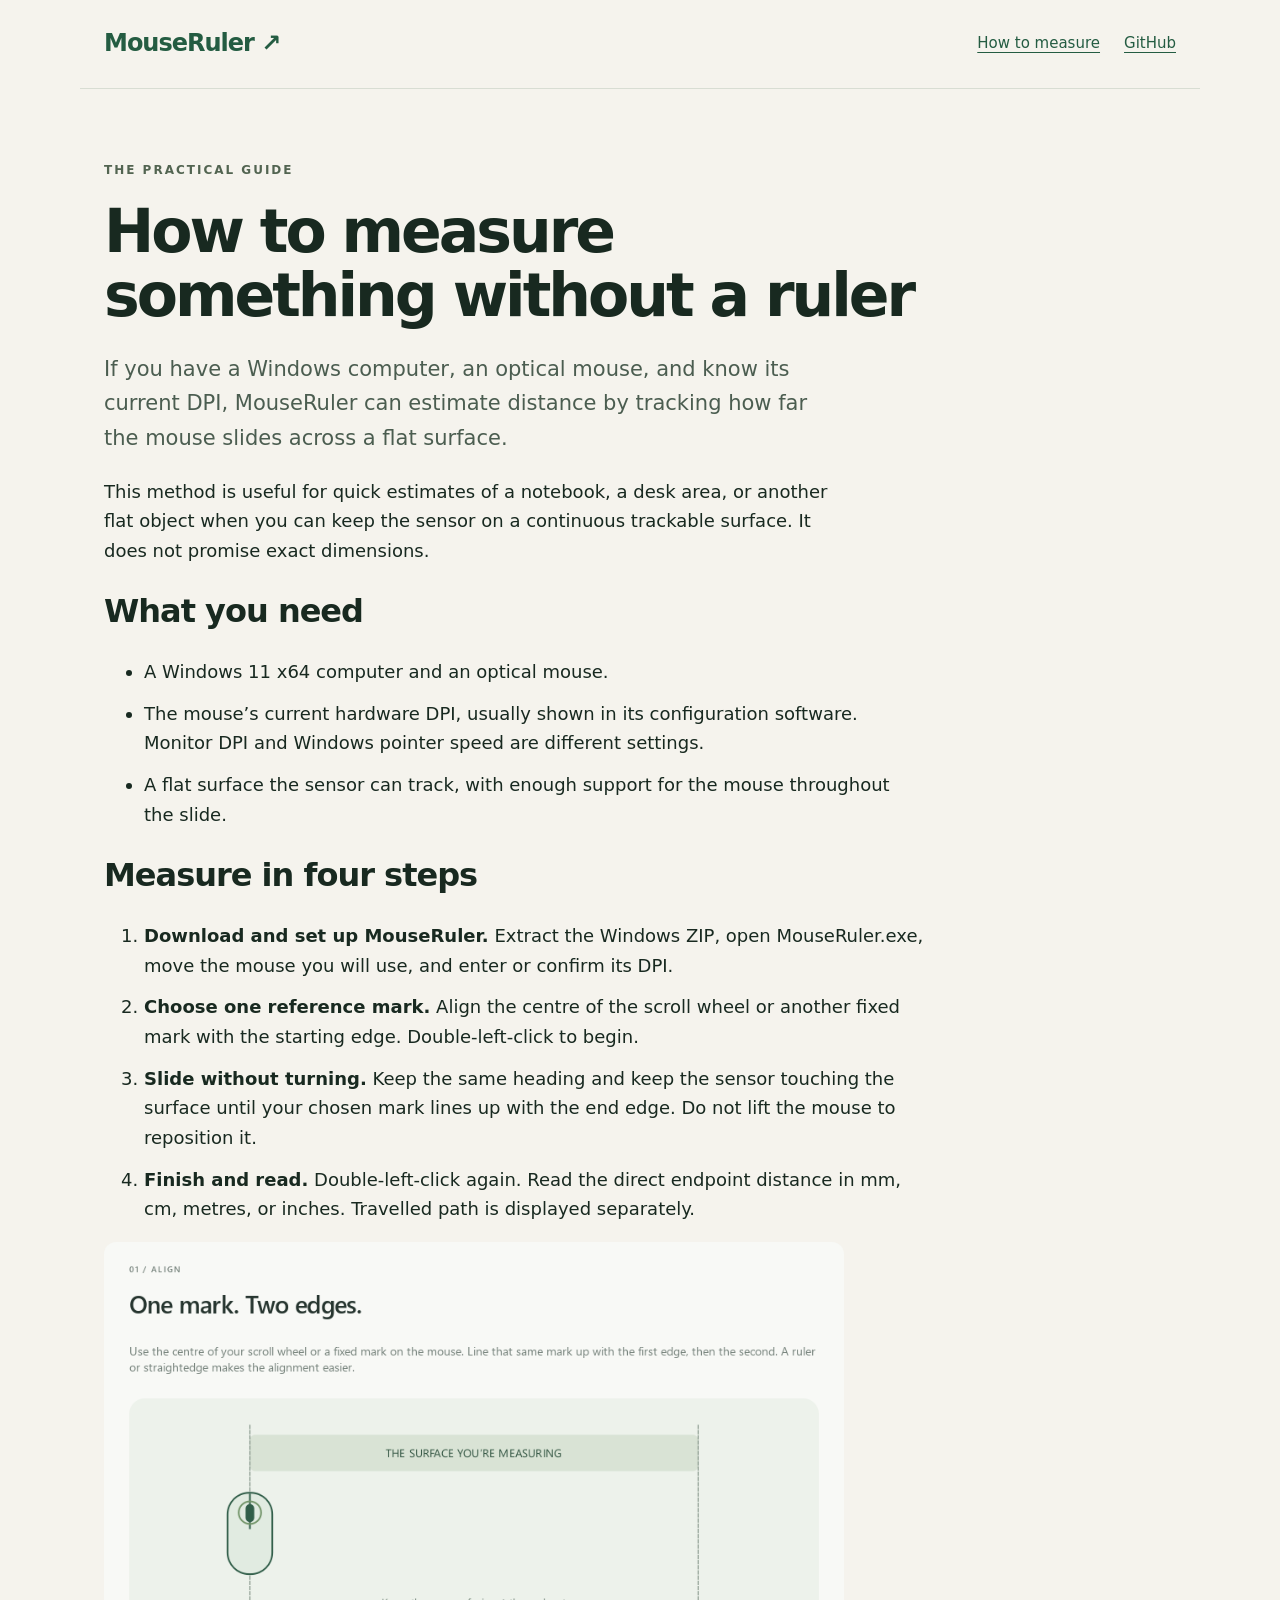
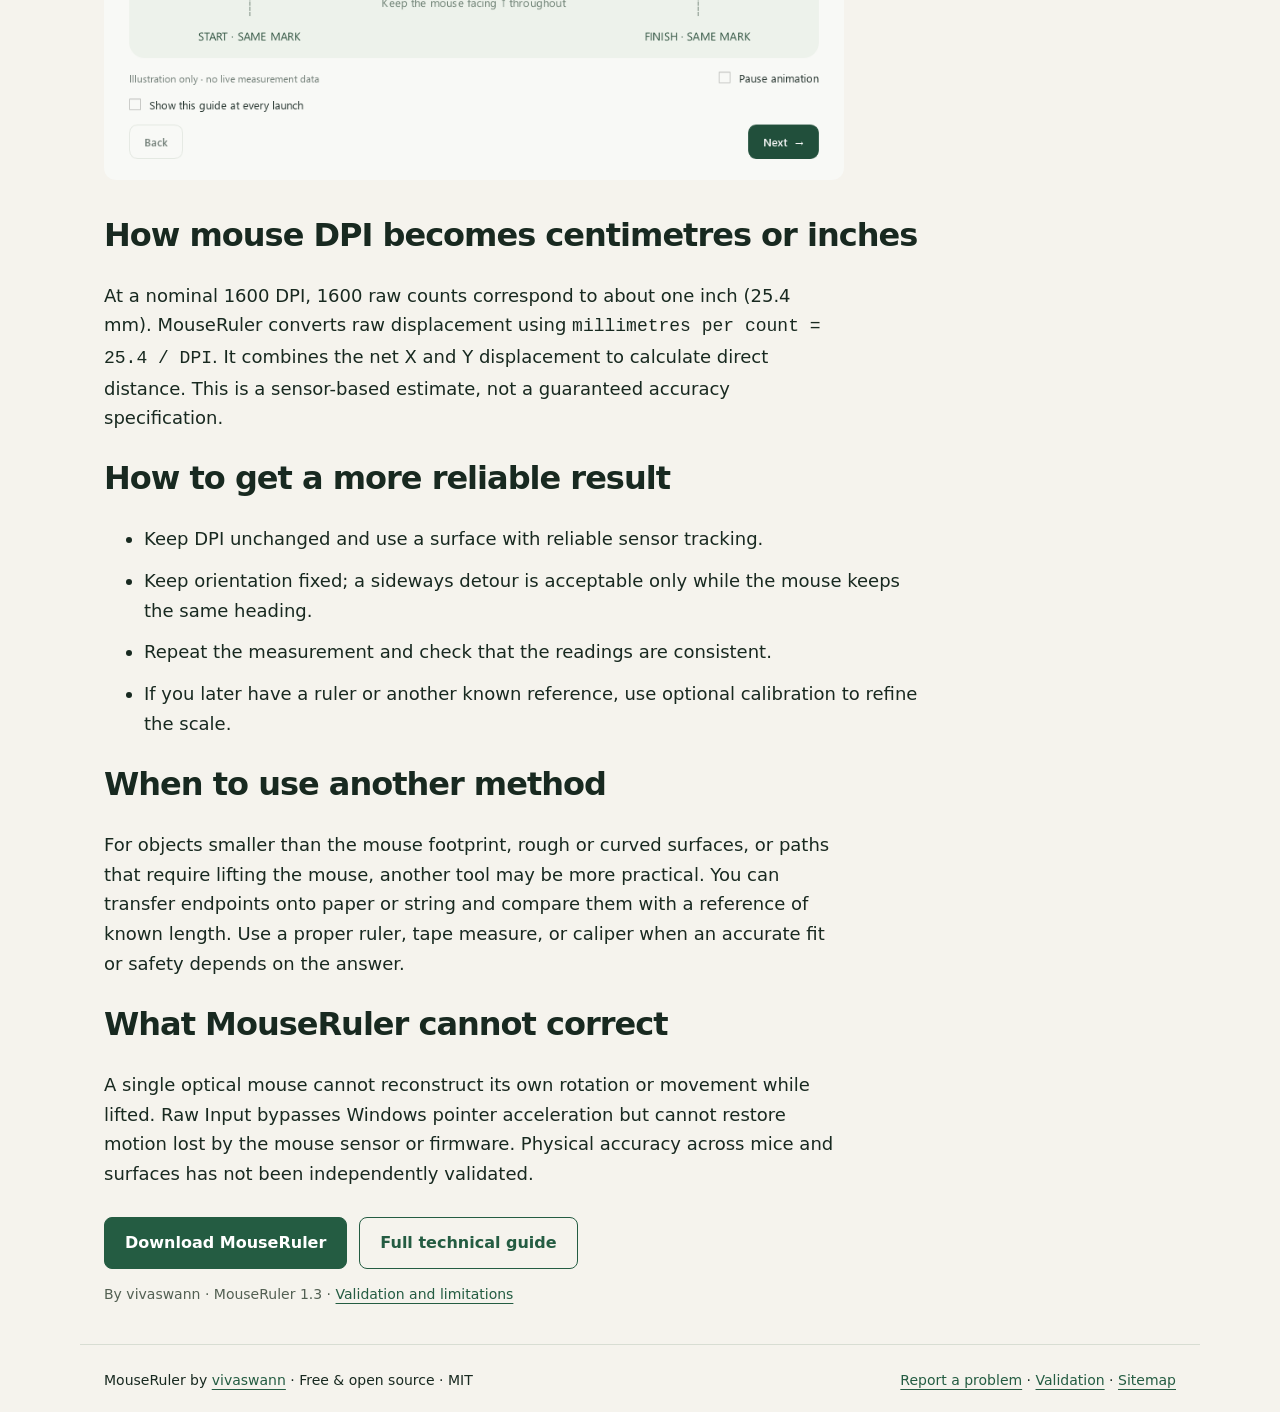
==== docs/how-to-measure-without-a-ruler.html @ c520cb86 "Publish searchable MouseRuler website and practical measurement guide" ====
<!doctype html>
<html lang="en"><head><meta charset="utf-8"><meta name="viewport" content="width=device-width, initial-scale=1">
<title>How to Measure Without a Ruler With an Optical Mouse | MouseRuler</title><meta name="description" content="A practical guide to estimating real-world lengths with a mouse and MouseRuler on Windows: DPI setup, alignment, calibration, and measurement limits.">
<meta name="robots" content="index,follow,max-image-preview:large"><link rel="canonical" href="https://vivaswann.github.io/MouseRuler/how-to-measure-without-a-ruler.html">
<meta name="theme-color" content="#245c42"><meta property="og:type" content="website"><meta property="og:site_name" content="MouseRuler">
<meta property="og:title" content="How to Measure Without a Ruler With an Optical Mouse | MouseRuler"><meta property="og:description" content="A practical guide to estimating real-world lengths with a mouse and MouseRuler on Windows: DPI setup, alignment, calibration, and measurement limits."><meta property="og:url" content="https://vivaswann.github.io/MouseRuler/how-to-measure-without-a-ruler.html">
<meta property="og:image" content="https://vivaswann.github.io/MouseRuler/guide-1.png"><meta property="og:image:alt" content="Align the same mouse mark at both ends of an object">
<meta name="twitter:card" content="summary_large_image"><meta name="twitter:title" content="How to Measure Without a Ruler With an Optical Mouse | MouseRuler"><meta name="twitter:description" content="A practical guide to estimating real-world lengths with a mouse and MouseRuler on Windows: DPI setup, alignment, calibration, and measurement limits."><meta name="twitter:image" content="https://vivaswann.github.io/MouseRuler/guide-1.png">
<link rel="stylesheet" href="site.css"><script type="application/ld+json">{"@context": "https://schema.org", "@type": "Article", "headline": "How to measure something without a ruler", "description": "Estimate physical distances with an optical mouse, known DPI and MouseRuler on Windows.", "author": {"@type": "Person", "name": "vivaswann", "url": "https://github.com/vivaswann"}, "mainEntityOfPage": "https://vivaswann.github.io/MouseRuler/how-to-measure-without-a-ruler.html"}</script></head>
<body><a class="skip" href="#main">Skip to content</a><header><a class="brand" href="https://vivaswann.github.io/MouseRuler/">MouseRuler<span aria-hidden="true"> ↗</span></a><nav aria-label="Main navigation"><a href="how-to-measure-without-a-ruler.html">How to measure</a><a href="https://github.com/vivaswann/MouseRuler">GitHub</a></nav></header>
<main id="main"><article class="article"><p class="eyebrow">The practical guide</p><h1>How to measure something without a ruler</h1><p class="lead">If you have a Windows computer, an optical mouse, and know its current DPI, MouseRuler can estimate distance by tracking how far the mouse slides across a flat surface.</p><p>This method is useful for quick estimates of a notebook, a desk area, or another flat object when you can keep the sensor on a continuous trackable surface. It does not promise exact dimensions.</p><h2>What you need</h2><ul><li>A Windows 11 x64 computer and an optical mouse.</li><li>The mouse’s current hardware DPI, usually shown in its configuration software. Monitor DPI and Windows pointer speed are different settings.</li><li>A flat surface the sensor can track, with enough support for the mouse throughout the slide.</li></ul><h2>Measure in four steps</h2><ol><li><strong>Download and set up MouseRuler.</strong> Extract the Windows ZIP, open MouseRuler.exe, move the mouse you will use, and enter or confirm its DPI.</li><li><strong>Choose one reference mark.</strong> Align the centre of the scroll wheel or another fixed mark with the starting edge. Double-left-click to begin.</li><li><strong>Slide without turning.</strong> Keep the same heading and keep the sensor touching the surface until your chosen mark lines up with the end edge. Do not lift the mouse to reposition it.</li><li><strong>Finish and read.</strong> Double-left-click again. Read the direct endpoint distance in mm, cm, metres, or inches. Travelled path is displayed separately.</li></ol><img src="guide-1.png" alt="Use the same mouse mark at the start and end while maintaining a fixed heading" width="740" style="max-width:100%;height:auto;border-radius:12px"><h2>How mouse DPI becomes centimetres or inches</h2><p>At a nominal 1600 DPI, 1600 raw counts correspond to about one inch (25.4 mm). MouseRuler converts raw displacement using <code>millimetres per count = 25.4 / DPI</code>. It combines the net X and Y displacement to calculate direct distance. This is a sensor-based estimate, not a guaranteed accuracy specification.</p><h2>How to get a more reliable result</h2><ul><li>Keep DPI unchanged and use a surface with reliable sensor tracking.</li><li>Keep orientation fixed; a sideways detour is acceptable only while the mouse keeps the same heading.</li><li>Repeat the measurement and check that the readings are consistent.</li><li>If you later have a ruler or another known reference, use optional calibration to refine the scale.</li></ul><h2>When to use another method</h2><p>For objects smaller than the mouse footprint, rough or curved surfaces, or paths that require lifting the mouse, another tool may be more practical. You can transfer endpoints onto paper or string and compare them with a reference of known length. Use a proper ruler, tape measure, or caliper when an accurate fit or safety depends on the answer.</p><h2>What MouseRuler cannot correct</h2><p>A single optical mouse cannot reconstruct its own rotation or movement while lifted. Raw Input bypasses Windows pointer acceleration but cannot restore motion lost by the mouse sensor or firmware. Physical accuracy across mice and surfaces has not been independently validated.</p><div class="actions"><a class="button primary" href="https://github.com/vivaswann/MouseRuler/releases/download/v1.3.0/MouseRuler-Windows-1.3.0.zip">Download MouseRuler</a><a class="button" href="https://github.com/vivaswann/MouseRuler/blob/main/docs/USAGE.md">Full technical guide</a></div><p class="small">By vivaswann · MouseRuler 1.3 · <a href="https://github.com/vivaswann/MouseRuler/blob/main/docs/VALIDATION.md">Validation and limitations</a></p></article></main><footer><span>MouseRuler by <a href="https://github.com/vivaswann">vivaswann</a> · Free &amp; open source · MIT</span><span><a href="https://github.com/vivaswann/MouseRuler/issues">Report a problem</a> · <a href="https://github.com/vivaswann/MouseRuler/blob/main/docs/VALIDATION.md">Validation</a> · <a href="sitemap.xml">Sitemap</a></span></footer></body></html>
---- docs/site.css ----
*{box-sizing:border-box}html{scroll-behavior:smooth}body{margin:0;background:#f5f3ed;color:#182920;font:18px/1.65 system-ui,sans-serif}a{color:#245c42;text-underline-offset:4px}a:focus-visible,summary:focus-visible{outline:3px solid #af6720;outline-offset:5px}header,main,footer{max-width:1120px;margin:auto;padding:24px}header{display:flex;align-items:center;justify-content:space-between;gap:24px;border-bottom:1px solid #d8ddd3}.brand{font-size:24px;font-weight:800;text-decoration:none;letter-spacing:-1px}nav{display:flex;gap:24px;font-size:15px}.hero{padding:72px 0 52px;display:grid;grid-template-columns:1.15fr 1fr;gap:48px;align-items:center}.eyebrow{text-transform:uppercase;letter-spacing:2px;font-size:12px;font-weight:750;color:#526451}h1{font-size:clamp(42px,6vw,72px);line-height:1.06;letter-spacing:-3px;margin:20px 0 24px}h2{font-size:32px;line-height:1.2;letter-spacing:-1px}h3{font-size:20px}p{max-width:730px}.lead{font-size:21px;color:#4b5d50}.actions{display:flex;flex-wrap:wrap;gap:12px;margin:28px 0 12px}.button{display:inline-block;border:1px solid #245c42;border-radius:8px;padding:12px 20px;text-decoration:none;font-weight:650;font-size:16px}.primary{background:#245c42;color:white}.small{font-size:14px;color:#536053}.diagram{padding:24px;background:#e2e9d9;border-radius:24px}.diagram svg{width:100%;height:auto}.diagram figcaption{font-size:14px;color:#364936}section{padding:36px 0;border-top:1px solid #d8ddd3}.steps{display:grid;grid-template-columns:repeat(4,1fr);gap:24px;list-style:none;padding:0;counter-reset:step}.steps li{counter-increment:step}.steps li:before{content:'0' counter(step);font:700 14px system-ui;color:#55744a}.steps p{font-size:16px}.grid{display:grid;grid-template-columns:1fr 1fr;gap:32px}.note{background:#e8e6db;border-radius:12px;padding:24px}details{padding:18px 0;border-bottom:1px solid #d8ddd3}summary{cursor:pointer;font-weight:650}details p{font-size:17px}footer{border-top:1px solid #d8ddd3;font-size:14px;display:flex;flex-wrap:wrap;gap:20px;justify-content:space-between}.article{max-width:820px;padding-top:36px}.article h1{font-size:clamp(38px,5vw,60px)}.article li{margin:12px 0}.skip{position:absolute;left:-9999px}.skip:focus{left:16px;top:12px;background:white;padding:12px;z-index:2}@media(max-width:760px){.hero{grid-template-columns:1fr;padding:40px 0;gap:24px}.steps,.grid{grid-template-columns:1fr 1fr}nav{gap:14px}.diagram{margin:0}h1{letter-spacing:-2px}}@media(max-width:450px){.steps,.grid{grid-template-columns:1fr}header,main,footer{padding:20px}nav{font-size:13px;gap:10px}}@media(prefers-reduced-motion:reduce){html{scroll-behavior:auto}}
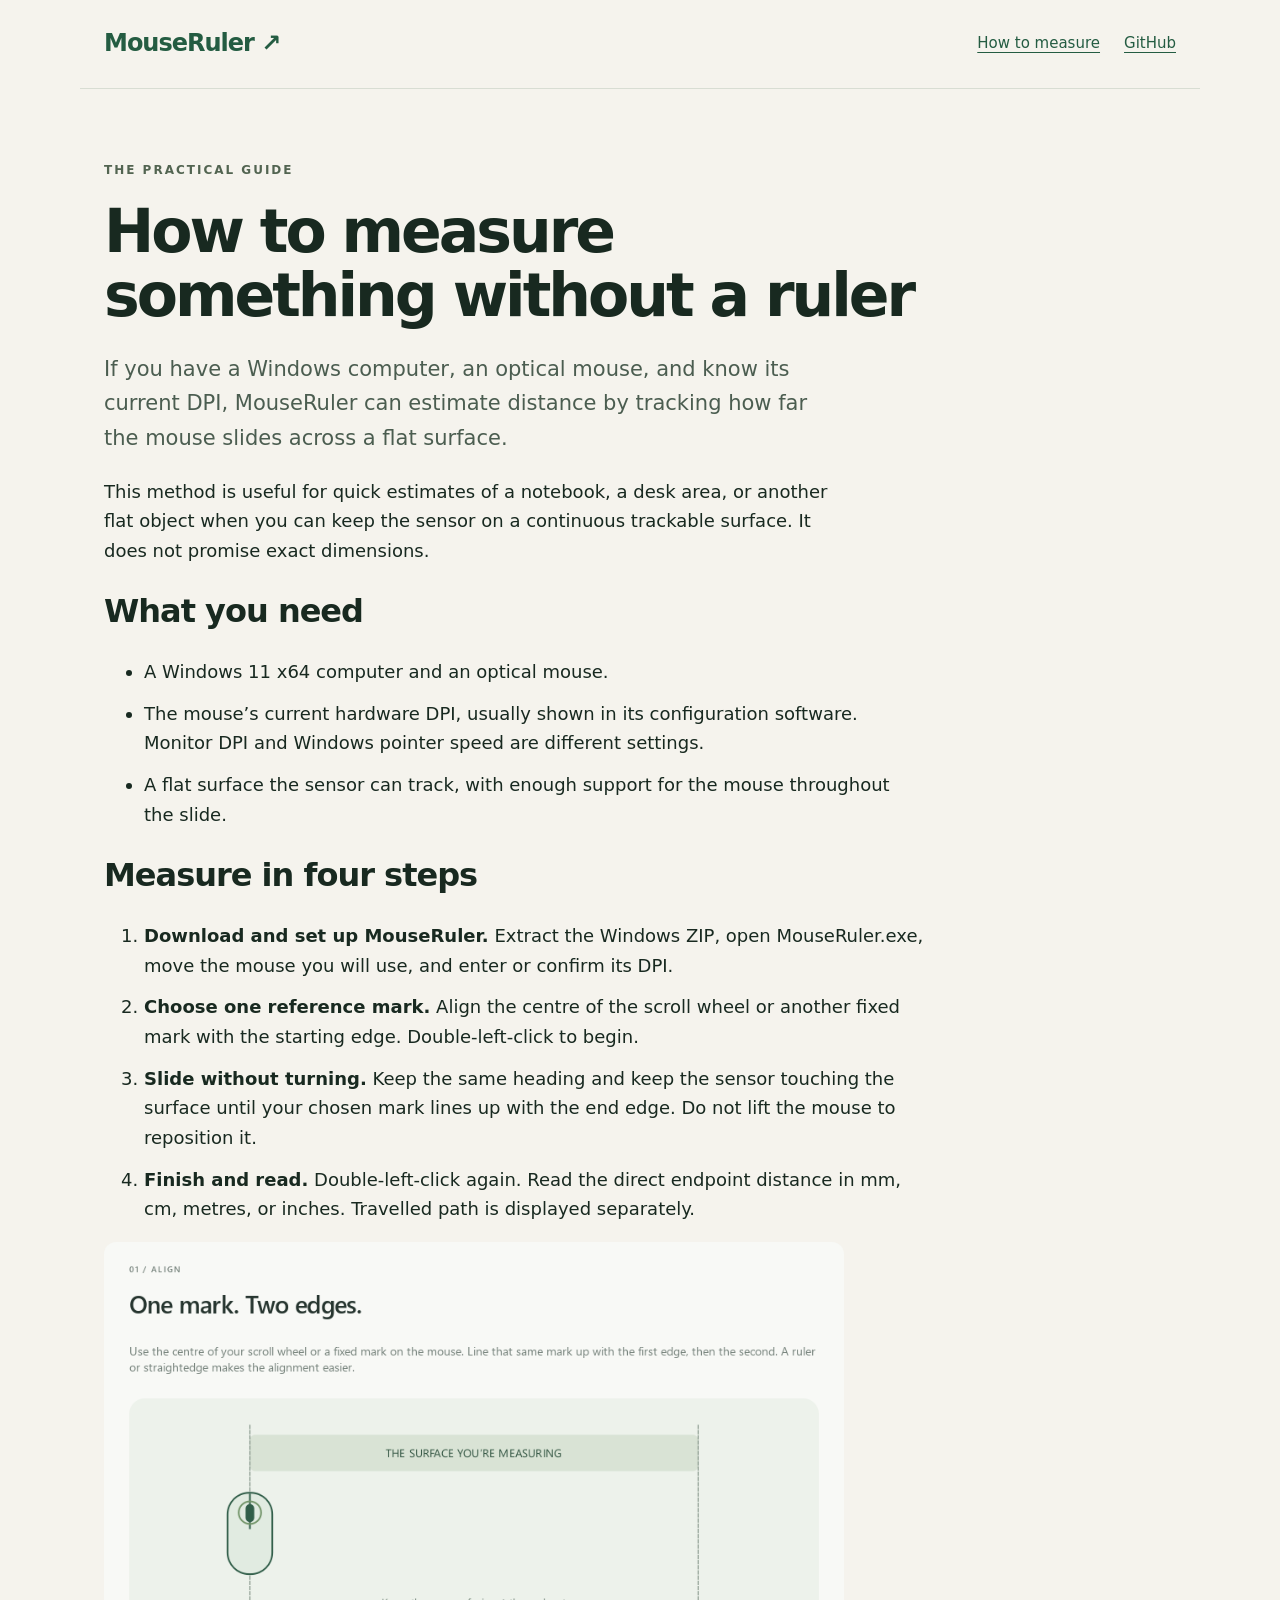
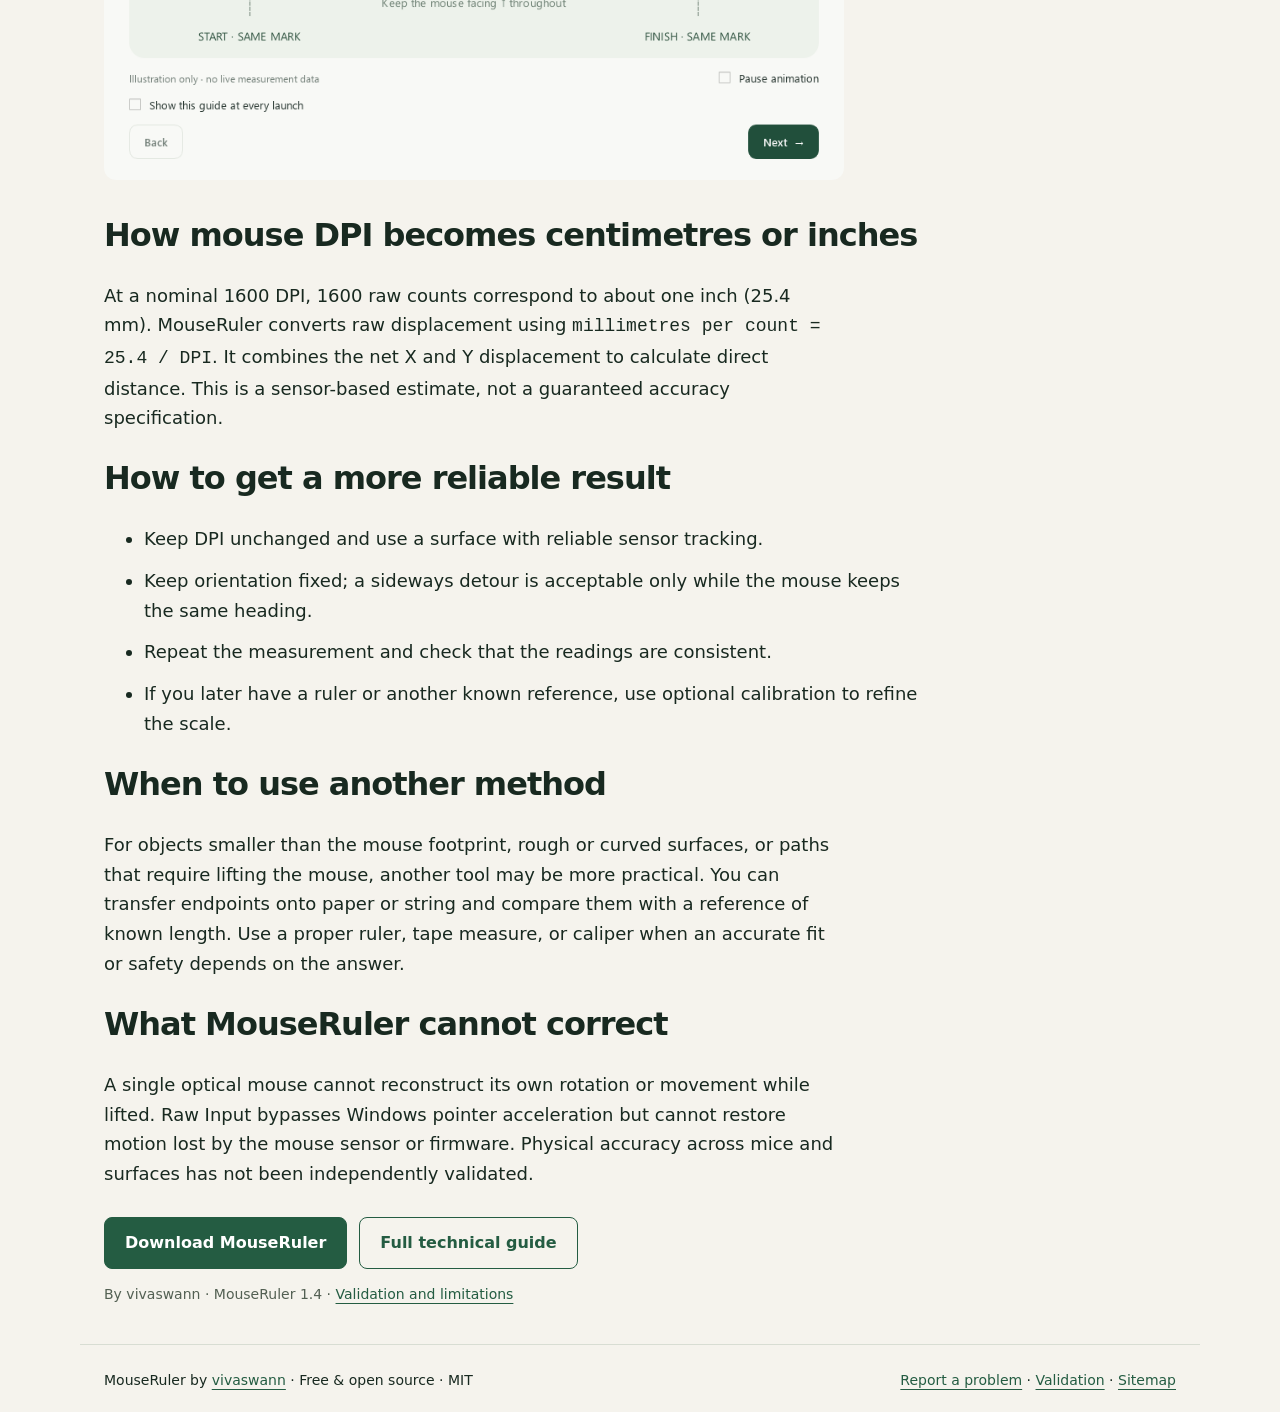
==== commit 09822402: "Release MouseRuler 1.4 with wheel measurement, animated guidance and source-backed setup" ====
--- a/docs/how-to-measure-without-a-ruler.html
+++ b/docs/how-to-measure-without-a-ruler.html
@@ -8,4 +8,4 @@
 <meta name="twitter:card" content="summary_large_image"><meta name="twitter:title" content="How to Measure Without a Ruler With an Optical Mouse | MouseRuler"><meta name="twitter:description" content="A practical guide to estimating real-world lengths with a mouse and MouseRuler on Windows: DPI setup, alignment, calibration, and measurement limits."><meta name="twitter:image" content="https://vivaswann.github.io/MouseRuler/guide-1.png">
 <link rel="stylesheet" href="site.css"><script type="application/ld+json">{"@context": "https://schema.org", "@type": "Article", "headline": "How to measure something without a ruler", "description": "Estimate physical distances with an optical mouse, known DPI and MouseRuler on Windows.", "author": {"@type": "Person", "name": "vivaswann", "url": "https://github.com/vivaswann"}, "mainEntityOfPage": "https://vivaswann.github.io/MouseRuler/how-to-measure-without-a-ruler.html"}</script></head>
 <body><a class="skip" href="#main">Skip to content</a><header><a class="brand" href="https://vivaswann.github.io/MouseRuler/">MouseRuler<span aria-hidden="true"> ↗</span></a><nav aria-label="Main navigation"><a href="how-to-measure-without-a-ruler.html">How to measure</a><a href="https://github.com/vivaswann/MouseRuler">GitHub</a></nav></header>
-<main id="main"><article class="article"><p class="eyebrow">The practical guide</p><h1>How to measure something without a ruler</h1><p class="lead">If you have a Windows computer, an optical mouse, and know its current DPI, MouseRuler can estimate distance by tracking how far the mouse slides across a flat surface.</p><p>This method is useful for quick estimates of a notebook, a desk area, or another flat object when you can keep the sensor on a continuous trackable surface. It does not promise exact dimensions.</p><h2>What you need</h2><ul><li>A Windows 11 x64 computer and an optical mouse.</li><li>The mouse’s current hardware DPI, usually shown in its configuration software. Monitor DPI and Windows pointer speed are different settings.</li><li>A flat surface the sensor can track, with enough support for the mouse throughout the slide.</li></ul><h2>Measure in four steps</h2><ol><li><strong>Download and set up MouseRuler.</strong> Extract the Windows ZIP, open MouseRuler.exe, move the mouse you will use, and enter or confirm its DPI.</li><li><strong>Choose one reference mark.</strong> Align the centre of the scroll wheel or another fixed mark with the starting edge. Double-left-click to begin.</li><li><strong>Slide without turning.</strong> Keep the same heading and keep the sensor touching the surface until your chosen mark lines up with the end edge. Do not lift the mouse to reposition it.</li><li><strong>Finish and read.</strong> Double-left-click again. Read the direct endpoint distance in mm, cm, metres, or inches. Travelled path is displayed separately.</li></ol><img src="guide-1.png" alt="Use the same mouse mark at the start and end while maintaining a fixed heading" width="740" style="max-width:100%;height:auto;border-radius:12px"><h2>How mouse DPI becomes centimetres or inches</h2><p>At a nominal 1600 DPI, 1600 raw counts correspond to about one inch (25.4 mm). MouseRuler converts raw displacement using <code>millimetres per count = 25.4 / DPI</code>. It combines the net X and Y displacement to calculate direct distance. This is a sensor-based estimate, not a guaranteed accuracy specification.</p><h2>How to get a more reliable result</h2><ul><li>Keep DPI unchanged and use a surface with reliable sensor tracking.</li><li>Keep orientation fixed; a sideways detour is acceptable only while the mouse keeps the same heading.</li><li>Repeat the measurement and check that the readings are consistent.</li><li>If you later have a ruler or another known reference, use optional calibration to refine the scale.</li></ul><h2>When to use another method</h2><p>For objects smaller than the mouse footprint, rough or curved surfaces, or paths that require lifting the mouse, another tool may be more practical. You can transfer endpoints onto paper or string and compare them with a reference of known length. Use a proper ruler, tape measure, or caliper when an accurate fit or safety depends on the answer.</p><h2>What MouseRuler cannot correct</h2><p>A single optical mouse cannot reconstruct its own rotation or movement while lifted. Raw Input bypasses Windows pointer acceleration but cannot restore motion lost by the mouse sensor or firmware. Physical accuracy across mice and surfaces has not been independently validated.</p><div class="actions"><a class="button primary" href="https://github.com/vivaswann/MouseRuler/releases/download/v1.3.0/MouseRuler-Windows-1.3.0.zip">Download MouseRuler</a><a class="button" href="https://github.com/vivaswann/MouseRuler/blob/main/docs/USAGE.md">Full technical guide</a></div><p class="small">By vivaswann · MouseRuler 1.3 · <a href="https://github.com/vivaswann/MouseRuler/blob/main/docs/VALIDATION.md">Validation and limitations</a></p></article></main><footer><span>MouseRuler by <a href="https://github.com/vivaswann">vivaswann</a> · Free &amp; open source · MIT</span><span><a href="https://github.com/vivaswann/MouseRuler/issues">Report a problem</a> · <a href="https://github.com/vivaswann/MouseRuler/blob/main/docs/VALIDATION.md">Validation</a> · <a href="sitemap.xml">Sitemap</a></span></footer></body></html>+<main id="main"><article class="article"><p class="eyebrow">The practical guide</p><h1>How to measure something without a ruler</h1><p class="lead">If you have a Windows computer, an optical mouse, and know its current DPI, MouseRuler can estimate distance by tracking how far the mouse slides across a flat surface.</p><p>This method is useful for quick estimates of a notebook, a desk area, or another flat object when you can keep the sensor on a continuous trackable surface. It does not promise exact dimensions.</p><h2>What you need</h2><ul><li>A Windows 11 x64 computer and an optical mouse.</li><li>The mouse’s current hardware DPI, usually shown in its configuration software. Monitor DPI and Windows pointer speed are different settings.</li><li>A flat surface the sensor can track, with enough support for the mouse throughout the slide.</li></ul><h2>Measure in four steps</h2><ol><li><strong>Download and set up MouseRuler.</strong> Extract the Windows ZIP, open MouseRuler.exe, move the mouse you will use, and enter or confirm its DPI.</li><li><strong>Choose one reference mark.</strong> Align the centre of the scroll wheel or another fixed mark with the starting edge. Double-left-click to begin.</li><li><strong>Slide without turning.</strong> Keep the same heading and keep the sensor touching the surface until your chosen mark lines up with the end edge. Do not lift the mouse to reposition it.</li><li><strong>Finish and read.</strong> Double-left-click again. Read the direct endpoint distance in mm, cm, metres, or inches. Travelled path is displayed separately.</li></ol><img src="guide-1.png" alt="Use the same mouse mark at the start and end while maintaining a fixed heading" width="740" style="max-width:100%;height:auto;border-radius:12px"><h2>How mouse DPI becomes centimetres or inches</h2><p>At a nominal 1600 DPI, 1600 raw counts correspond to about one inch (25.4 mm). MouseRuler converts raw displacement using <code>millimetres per count = 25.4 / DPI</code>. It combines the net X and Y displacement to calculate direct distance. This is a sensor-based estimate, not a guaranteed accuracy specification.</p><h2>How to get a more reliable result</h2><ul><li>Keep DPI unchanged and use a surface with reliable sensor tracking.</li><li>Keep orientation fixed; a sideways detour is acceptable only while the mouse keeps the same heading.</li><li>Repeat the measurement and check that the readings are consistent.</li><li>If you later have a ruler or another known reference, use optional calibration to refine the scale.</li></ul><h2>When to use another method</h2><p>For objects smaller than the mouse footprint, rough or curved surfaces, or paths that require lifting the mouse, another tool may be more practical. You can transfer endpoints onto paper or string and compare them with a reference of known length. Use a proper ruler, tape measure, or caliper when an accurate fit or safety depends on the answer.</p><h2>What MouseRuler cannot correct</h2><p>A single optical mouse cannot reconstruct its own rotation or movement while lifted. Raw Input bypasses Windows pointer acceleration but cannot restore motion lost by the mouse sensor or firmware. Physical accuracy across mice and surfaces has not been independently validated.</p><div class="actions"><a class="button primary" href="https://github.com/vivaswann/MouseRuler/releases/download/v1.4.0/MouseRuler-Windows-1.4.0.zip">Download MouseRuler</a><a class="button" href="https://github.com/vivaswann/MouseRuler/blob/main/docs/USAGE.md">Full technical guide</a></div><p class="small">By vivaswann · MouseRuler 1.4 · <a href="https://github.com/vivaswann/MouseRuler/blob/main/docs/VALIDATION.md">Validation and limitations</a></p></article></main><footer><span>MouseRuler by <a href="https://github.com/vivaswann">vivaswann</a> · Free &amp; open source · MIT</span><span><a href="https://github.com/vivaswann/MouseRuler/issues">Report a problem</a> · <a href="https://github.com/vivaswann/MouseRuler/blob/main/docs/VALIDATION.md">Validation</a> · <a href="sitemap.xml">Sitemap</a></span></footer></body></html>
